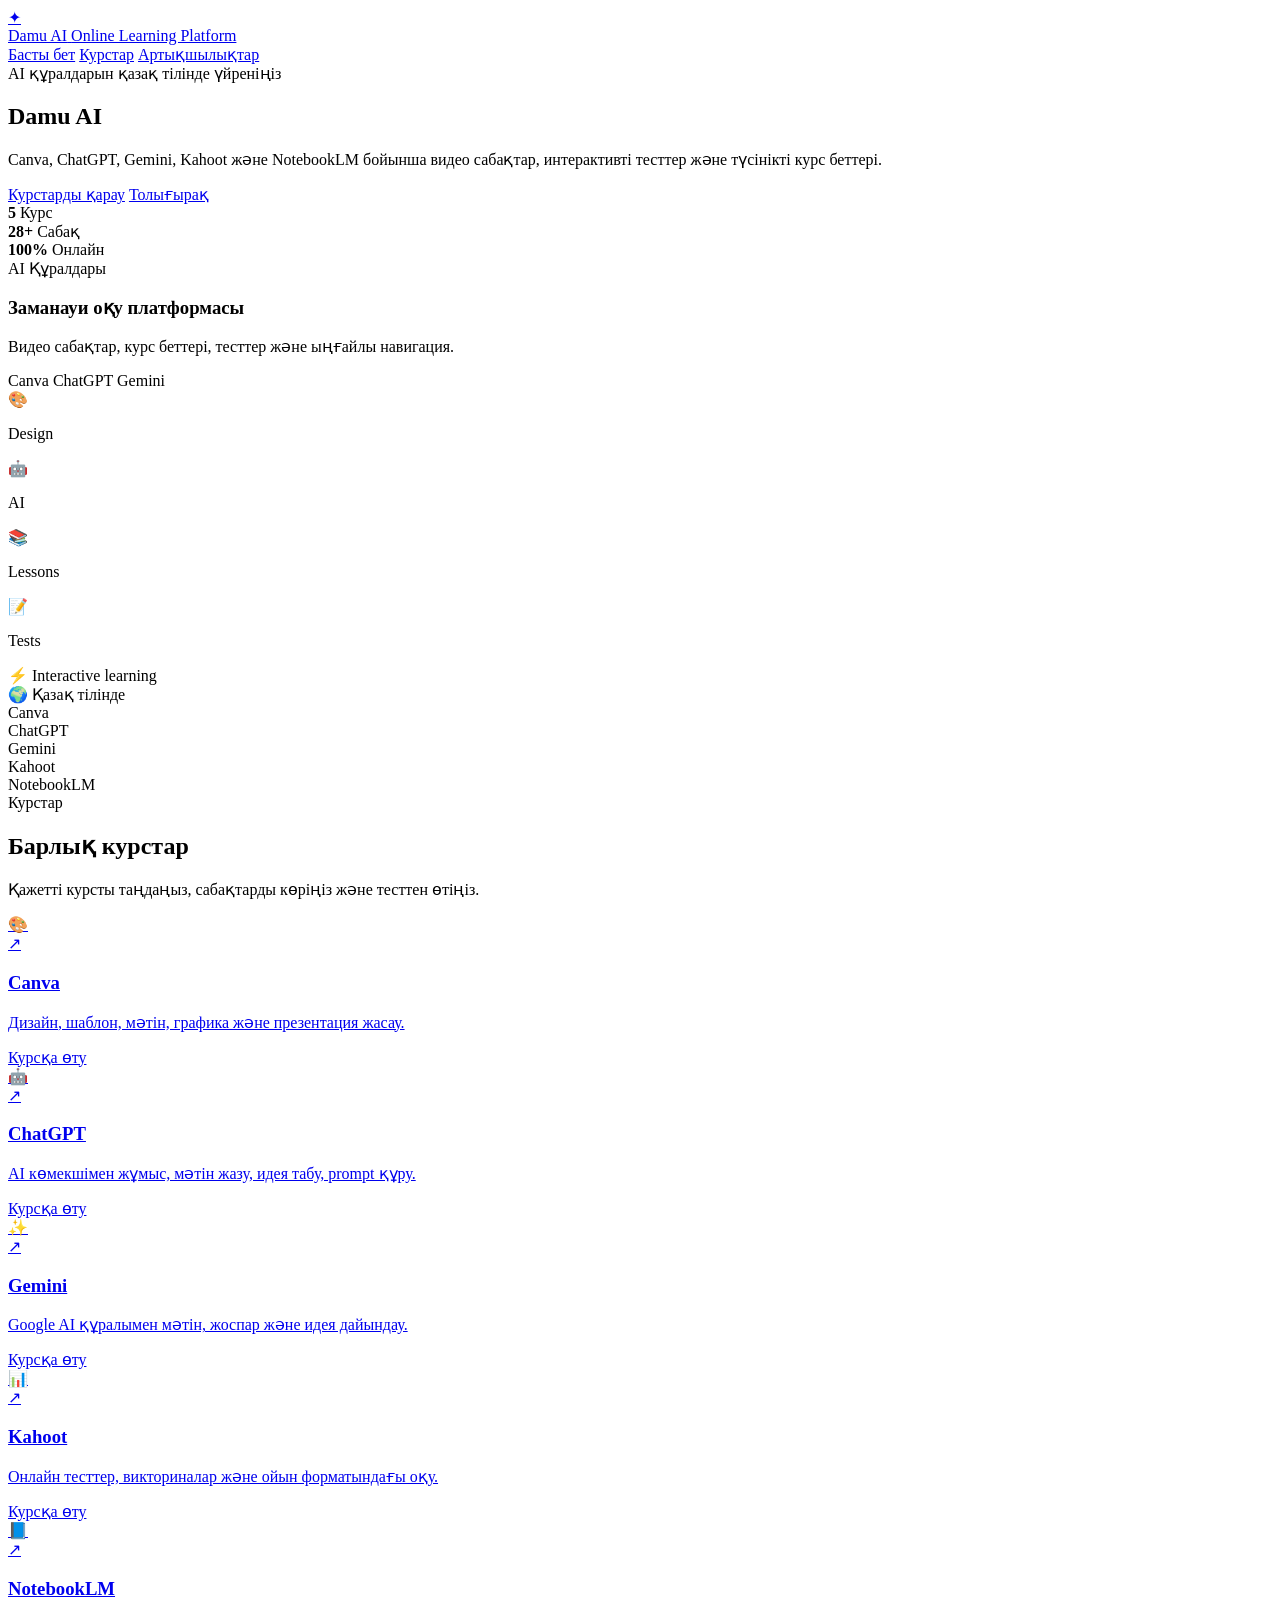
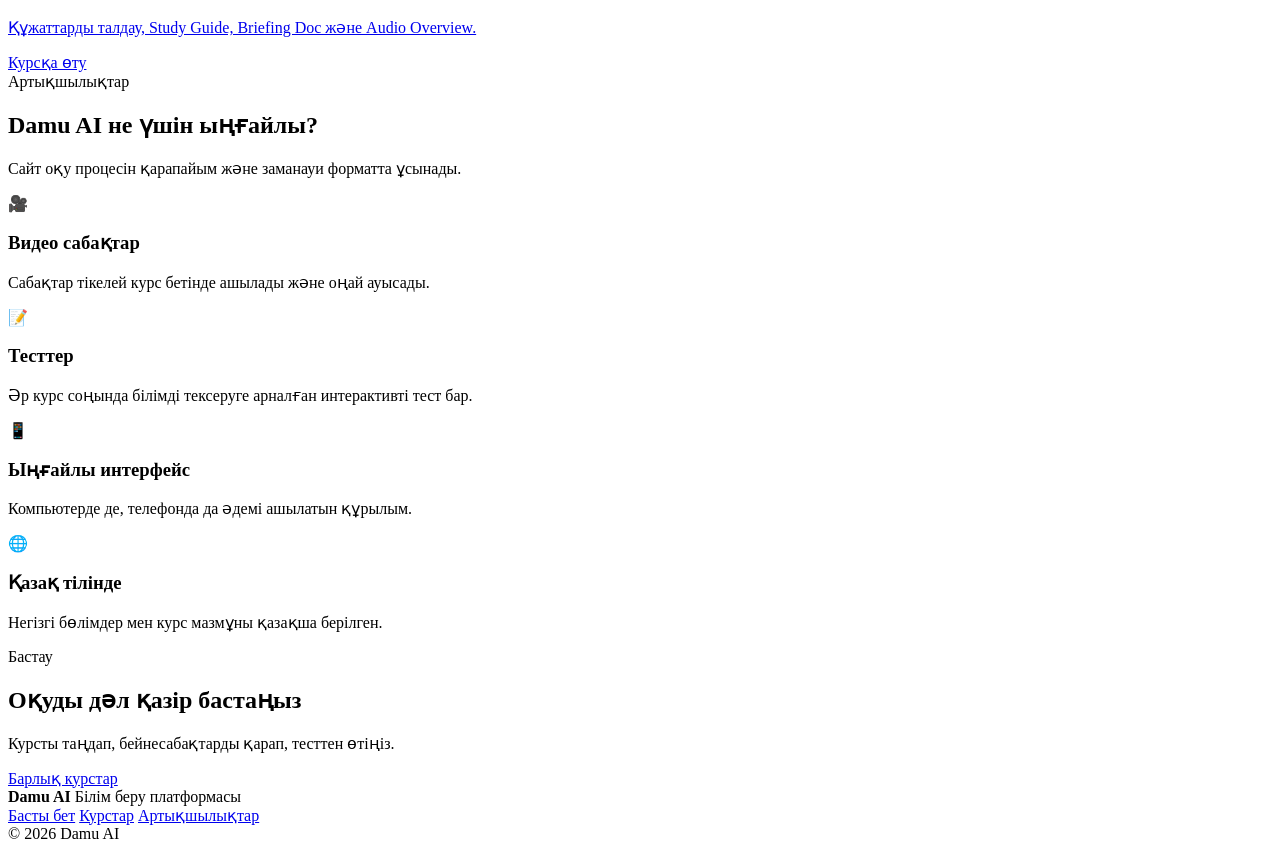
==== index.html @ 3e9ed7db "Create index.html" ====
<!DOCTYPE html>
<html lang="kk">
<head>
  <meta charset="UTF-8" />
  <meta name="viewport" content="width=device-width, initial-scale=1.0" />
  <title>Damu AI</title>
  <meta name="description" content="Damu AI — Canva, ChatGPT, Gemini, Kahoot және NotebookLM бойынша видео курстар." />
  <link rel="stylesheet" href="style.css" />
</head>
<body>
  <div class="bg-orb orb-1"></div>
  <div class="bg-orb orb-2"></div>
  <div class="bg-orb orb-3"></div>
  <div class="grid-overlay"></div>

  <header class="site-header">
    <div class="container header-inner">
      <a href="index.html" class="brand">
        <div class="brand-icon">✦</div>
        <div class="brand-text">
          <span class="brand-title">Damu AI</span>
          <span class="brand-subtitle">Online Learning Platform</span>
        </div>
      </a>

      <nav class="main-nav">
        <a href="index.html">Басты бет</a>
        <a href="#courses">Курстар</a>
        <a href="#features">Артықшылықтар</a>
      </nav>
    </div>
  </header>

  <main>
    <section class="hero-section">
      <div class="container hero-layout">
        <div class="hero-left">
          <div class="pill">AI құралдарын қазақ тілінде үйреніңіз</div>

          <h1 class="hero-title">
            Damu AI
          </h1>

          <p class="hero-description">
            Canva, ChatGPT, Gemini, Kahoot және NotebookLM бойынша
            видео сабақтар, интерактивті тесттер және түсінікті курс беттері.
          </p>

          <div class="hero-buttons">
            <a href="#courses" class="btn btn-primary">Курстарды қарау</a>
            <a href="#features" class="btn btn-secondary">Толығырақ</a>
          </div>

          <div class="hero-stats">
            <div class="stat-box">
              <strong>5</strong>
              <span>Курс</span>
            </div>
            <div class="stat-box">
              <strong>28+</strong>
              <span>Сабақ</span>
            </div>
            <div class="stat-box">
              <strong>100%</strong>
              <span>Онлайн</span>
            </div>
          </div>
        </div>

        <div class="hero-right">
          <div class="glass-card hero-dashboard">
            <div class="window-top">
              <span></span><span></span><span></span>
            </div>

            <div class="dashboard-grid">
              <div class="dashboard-main">
                <div class="mini-pill">AI Құралдары</div>
                <h3>Заманауи оқу платформасы</h3>
                <p>
                  Видео сабақтар, курс беттері, тесттер және ыңғайлы навигация.
                </p>

                <div class="tag-row">
                  <span>Canva</span>
                  <span>ChatGPT</span>
                  <span>Gemini</span>
                </div>
              </div>

              <div class="dashboard-side">
                <div class="small-card">
                  <span>🎨</span>
                  <p>Design</p>
                </div>
                <div class="small-card">
                  <span>🤖</span>
                  <p>AI</p>
                </div>
                <div class="small-card">
                  <span>📚</span>
                  <p>Lessons</p>
                </div>
                <div class="small-card">
                  <span>📝</span>
                  <p>Tests</p>
                </div>
              </div>
            </div>
          </div>

          <div class="float-note note-left">⚡ Interactive learning</div>
          <div class="float-note note-right">🌍 Қазақ тілінде</div>
        </div>
      </div>
    </section>

    <section class="tools-strip">
      <div class="container">
        <div class="strip-grid">
          <div>Canva</div>
          <div>ChatGPT</div>
          <div>Gemini</div>
          <div>Kahoot</div>
          <div>NotebookLM</div>
        </div>
      </div>
    </section>

    <section class="section-space" id="courses">
      <div class="container">
        <div class="section-heading">
          <div class="pill">Курстар</div>
          <h2>Барлық курстар</h2>
          <p>Қажетті курсты таңдаңыз, сабақтарды көріңіз және тесттен өтіңіз.</p>
        </div>

        <div class="course-grid">
          <a href="course.html?course=canva" class="course-card">
            <div class="course-top">
              <div class="course-icon canva">🎨</div>
              <div class="course-arrow">↗</div>
            </div>
            <h3>Canva</h3>
            <p>Дизайн, шаблон, мәтін, графика және презентация жасау.</p>
            <span class="course-badge">Курсқа өту</span>
          </a>

          <a href="course.html?course=chatgpt" class="course-card">
            <div class="course-top">
              <div class="course-icon chatgpt">🤖</div>
              <div class="course-arrow">↗</div>
            </div>
            <h3>ChatGPT</h3>
            <p>AI көмекшімен жұмыс, мәтін жазу, идея табу, prompt құру.</p>
            <span class="course-badge">Курсқа өту</span>
          </a>

          <a href="course.html?course=gemini" class="course-card">
            <div class="course-top">
              <div class="course-icon gemini">✨</div>
              <div class="course-arrow">↗</div>
            </div>
            <h3>Gemini</h3>
            <p>Google AI құралымен мәтін, жоспар және идея дайындау.</p>
            <span class="course-badge">Курсқа өту</span>
          </a>

          <a href="course.html?course=kahoot" class="course-card">
            <div class="course-top">
              <div class="course-icon kahoot">📊</div>
              <div class="course-arrow">↗</div>
            </div>
            <h3>Kahoot</h3>
            <p>Онлайн тесттер, викториналар және ойын форматындағы оқу.</p>
            <span class="course-badge">Курсқа өту</span>
          </a>

          <a href="course.html?course=notebooklm" class="course-card">
            <div class="course-top">
              <div class="course-icon notebook">📘</div>
              <div class="course-arrow">↗</div>
            </div>
            <h3>NotebookLM</h3>
            <p>Құжаттарды талдау, Study Guide, Briefing Doc және Audio Overview.</p>
            <span class="course-badge">Курсқа өту</span>
          </a>
        </div>
      </div>
    </section>

    <section class="section-space" id="features">
      <div class="container">
        <div class="section-heading">
          <div class="pill">Артықшылықтар</div>
          <h2>Damu AI не үшін ыңғайлы?</h2>
          <p>Сайт оқу процесін қарапайым және заманауи форматта ұсынады.</p>
        </div>

        <div class="feature-grid">
          <div class="feature-card">
            <div class="feature-icon">🎥</div>
            <h3>Видео сабақтар</h3>
            <p>Сабақтар тікелей курс бетінде ашылады және оңай ауысады.</p>
          </div>

          <div class="feature-card">
            <div class="feature-icon">📝</div>
            <h3>Тесттер</h3>
            <p>Әр курс соңында білімді тексеруге арналған интерактивті тест бар.</p>
          </div>

          <div class="feature-card">
            <div class="feature-icon">📱</div>
            <h3>Ыңғайлы интерфейс</h3>
            <p>Компьютерде де, телефонда да әдемі ашылатын құрылым.</p>
          </div>

          <div class="feature-card">
            <div class="feature-icon">🌐</div>
            <h3>Қазақ тілінде</h3>
            <p>Негізгі бөлімдер мен курс мазмұны қазақша берілген.</p>
          </div>
        </div>
      </div>
    </section>

    <section class="section-space">
      <div class="container">
        <div class="cta-panel">
          <div>
            <div class="pill">Бастау</div>
            <h2>Оқуды дәл қазір бастаңыз</h2>
            <p>Курсты таңдап, бейнесабақтарды қарап, тесттен өтіңіз.</p>
          </div>
          <a href="#courses" class="btn btn-primary">Барлық курстар</a>
        </div>
      </div>
    </section>
  </main>

  <footer class="site-footer">
    <div class="container footer-inner">
      <div class="footer-brand">
        <strong>Damu AI</strong>
        <span>Білім беру платформасы</span>
      </div>

      <div class="footer-links">
        <a href="index.html">Басты бет</a>
        <a href="#courses">Курстар</a>
        <a href="#features">Артықшылықтар</a>
      </div>

      <div class="footer-copy">© 2026 Damu AI</div>
    </div>
  </footer>
</body>
</html>
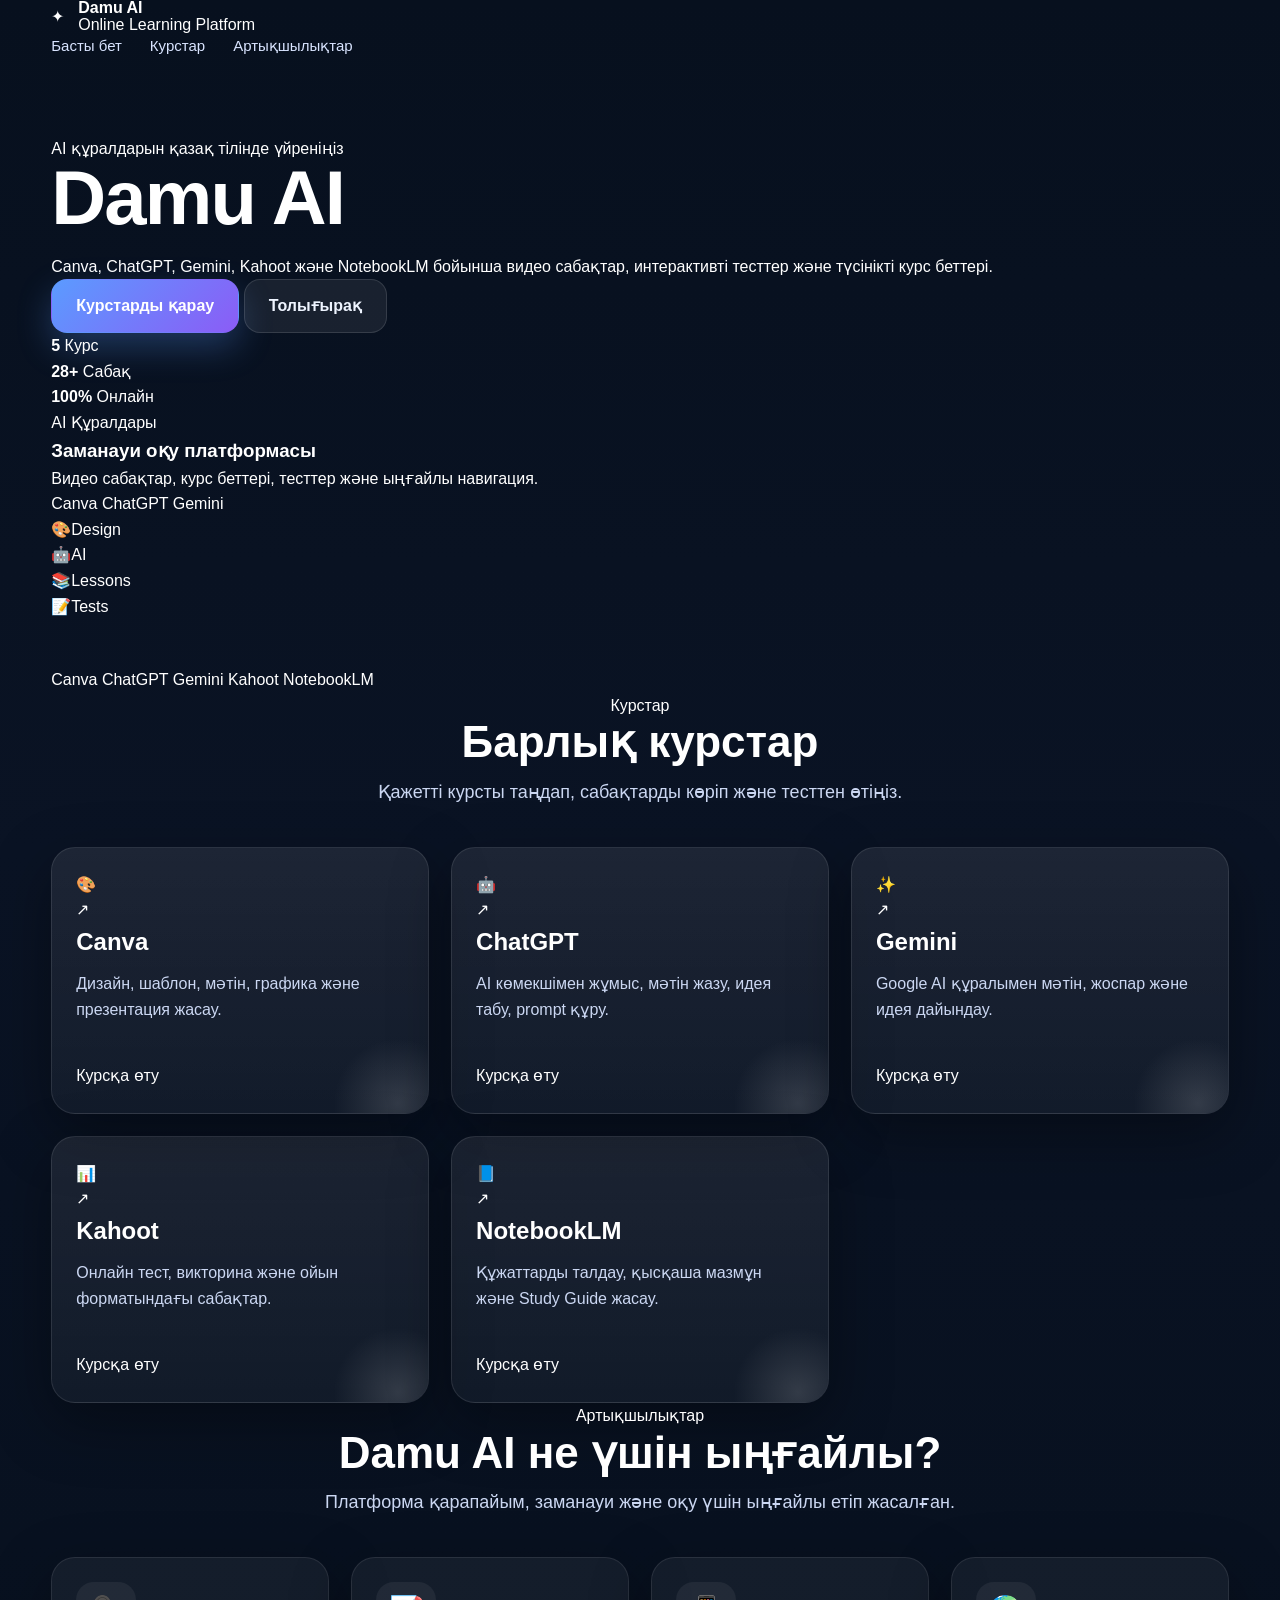
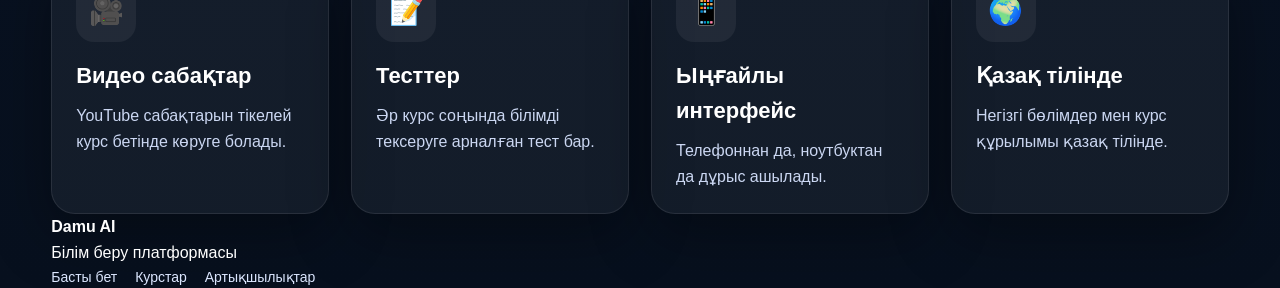
==== commit 009b6a64: "Update index.html" ====
--- a/index.html
+++ b/index.html
@@ -4,256 +4,203 @@
   <meta charset="UTF-8" />
   <meta name="viewport" content="width=device-width, initial-scale=1.0" />
   <title>Damu AI</title>
-  <meta name="description" content="Damu AI — Canva, ChatGPT, Gemini, Kahoot және NotebookLM бойынша видео курстар." />
   <link rel="stylesheet" href="style.css" />
 </head>
 <body>
-  <div class="bg-orb orb-1"></div>
-  <div class="bg-orb orb-2"></div>
-  <div class="bg-orb orb-3"></div>
-  <div class="grid-overlay"></div>
-
-  <header class="site-header">
+
+  <header class="header">
     <div class="container header-inner">
-      <a href="index.html" class="brand">
-        <div class="brand-icon">✦</div>
-        <div class="brand-text">
-          <span class="brand-title">Damu AI</span>
-          <span class="brand-subtitle">Online Learning Platform</span>
+      <a href="index.html" class="logo">
+        <div class="logo-box">✦</div>
+        <div class="logo-text">
+          <strong>Damu AI</strong>
+          <span>Online Learning Platform</span>
         </div>
       </a>
 
-      <nav class="main-nav">
-        <a href="index.html">Басты бет</a>
+      <nav class="nav">
+        <a href="#hero">Басты бет</a>
         <a href="#courses">Курстар</a>
         <a href="#features">Артықшылықтар</a>
       </nav>
     </div>
   </header>
 
-  <main>
-    <section class="hero-section">
-      <div class="container hero-layout">
-        <div class="hero-left">
-          <div class="pill">AI құралдарын қазақ тілінде үйреніңіз</div>
-
-          <h1 class="hero-title">
-            Damu AI
-          </h1>
-
-          <p class="hero-description">
-            Canva, ChatGPT, Gemini, Kahoot және NotebookLM бойынша
-            видео сабақтар, интерактивті тесттер және түсінікті курс беттері.
-          </p>
-
-          <div class="hero-buttons">
-            <a href="#courses" class="btn btn-primary">Курстарды қарау</a>
-            <a href="#features" class="btn btn-secondary">Толығырақ</a>
-          </div>
-
-          <div class="hero-stats">
-            <div class="stat-box">
-              <strong>5</strong>
-              <span>Курс</span>
-            </div>
-            <div class="stat-box">
-              <strong>28+</strong>
-              <span>Сабақ</span>
-            </div>
-            <div class="stat-box">
-              <strong>100%</strong>
-              <span>Онлайн</span>
-            </div>
-          </div>
-        </div>
-
-        <div class="hero-right">
-          <div class="glass-card hero-dashboard">
-            <div class="window-top">
-              <span></span><span></span><span></span>
-            </div>
-
-            <div class="dashboard-grid">
-              <div class="dashboard-main">
-                <div class="mini-pill">AI Құралдары</div>
-                <h3>Заманауи оқу платформасы</h3>
-                <p>
-                  Видео сабақтар, курс беттері, тесттер және ыңғайлы навигация.
-                </p>
-
-                <div class="tag-row">
-                  <span>Canva</span>
-                  <span>ChatGPT</span>
-                  <span>Gemini</span>
-                </div>
-              </div>
-
-              <div class="dashboard-side">
-                <div class="small-card">
-                  <span>🎨</span>
-                  <p>Design</p>
-                </div>
-                <div class="small-card">
-                  <span>🤖</span>
-                  <p>AI</p>
-                </div>
-                <div class="small-card">
-                  <span>📚</span>
-                  <p>Lessons</p>
-                </div>
-                <div class="small-card">
-                  <span>📝</span>
-                  <p>Tests</p>
-                </div>
-              </div>
-            </div>
-          </div>
-
-          <div class="float-note note-left">⚡ Interactive learning</div>
-          <div class="float-note note-right">🌍 Қазақ тілінде</div>
-        </div>
-      </div>
-    </section>
-
-    <section class="tools-strip">
-      <div class="container">
-        <div class="strip-grid">
-          <div>Canva</div>
-          <div>ChatGPT</div>
-          <div>Gemini</div>
-          <div>Kahoot</div>
-          <div>NotebookLM</div>
-        </div>
-      </div>
-    </section>
-
-    <section class="section-space" id="courses">
-      <div class="container">
-        <div class="section-heading">
-          <div class="pill">Курстар</div>
-          <h2>Барлық курстар</h2>
-          <p>Қажетті курсты таңдаңыз, сабақтарды көріңіз және тесттен өтіңіз.</p>
-        </div>
-
-        <div class="course-grid">
-          <a href="course.html?course=canva" class="course-card">
-            <div class="course-top">
-              <div class="course-icon canva">🎨</div>
-              <div class="course-arrow">↗</div>
-            </div>
-            <h3>Canva</h3>
-            <p>Дизайн, шаблон, мәтін, графика және презентация жасау.</p>
-            <span class="course-badge">Курсқа өту</span>
-          </a>
-
-          <a href="course.html?course=chatgpt" class="course-card">
-            <div class="course-top">
-              <div class="course-icon chatgpt">🤖</div>
-              <div class="course-arrow">↗</div>
-            </div>
-            <h3>ChatGPT</h3>
-            <p>AI көмекшімен жұмыс, мәтін жазу, идея табу, prompt құру.</p>
-            <span class="course-badge">Курсқа өту</span>
-          </a>
-
-          <a href="course.html?course=gemini" class="course-card">
-            <div class="course-top">
-              <div class="course-icon gemini">✨</div>
-              <div class="course-arrow">↗</div>
-            </div>
-            <h3>Gemini</h3>
-            <p>Google AI құралымен мәтін, жоспар және идея дайындау.</p>
-            <span class="course-badge">Курсқа өту</span>
-          </a>
-
-          <a href="course.html?course=kahoot" class="course-card">
-            <div class="course-top">
-              <div class="course-icon kahoot">📊</div>
-              <div class="course-arrow">↗</div>
-            </div>
-            <h3>Kahoot</h3>
-            <p>Онлайн тесттер, викториналар және ойын форматындағы оқу.</p>
-            <span class="course-badge">Курсқа өту</span>
-          </a>
-
-          <a href="course.html?course=notebooklm" class="course-card">
-            <div class="course-top">
-              <div class="course-icon notebook">📘</div>
-              <div class="course-arrow">↗</div>
-            </div>
-            <h3>NotebookLM</h3>
-            <p>Құжаттарды талдау, Study Guide, Briefing Doc және Audio Overview.</p>
-            <span class="course-badge">Курсқа өту</span>
-          </a>
-        </div>
-      </div>
-    </section>
-
-    <section class="section-space" id="features">
-      <div class="container">
-        <div class="section-heading">
-          <div class="pill">Артықшылықтар</div>
-          <h2>Damu AI не үшін ыңғайлы?</h2>
-          <p>Сайт оқу процесін қарапайым және заманауи форматта ұсынады.</p>
-        </div>
-
-        <div class="feature-grid">
-          <div class="feature-card">
-            <div class="feature-icon">🎥</div>
-            <h3>Видео сабақтар</h3>
-            <p>Сабақтар тікелей курс бетінде ашылады және оңай ауысады.</p>
-          </div>
-
-          <div class="feature-card">
-            <div class="feature-icon">📝</div>
-            <h3>Тесттер</h3>
-            <p>Әр курс соңында білімді тексеруге арналған интерактивті тест бар.</p>
-          </div>
-
-          <div class="feature-card">
-            <div class="feature-icon">📱</div>
-            <h3>Ыңғайлы интерфейс</h3>
-            <p>Компьютерде де, телефонда да әдемі ашылатын құрылым.</p>
-          </div>
-
-          <div class="feature-card">
-            <div class="feature-icon">🌐</div>
-            <h3>Қазақ тілінде</h3>
-            <p>Негізгі бөлімдер мен курс мазмұны қазақша берілген.</p>
-          </div>
-        </div>
-      </div>
-    </section>
-
-    <section class="section-space">
-      <div class="container">
-        <div class="cta-panel">
-          <div>
-            <div class="pill">Бастау</div>
-            <h2>Оқуды дәл қазір бастаңыз</h2>
-            <p>Курсты таңдап, бейнесабақтарды қарап, тесттен өтіңіз.</p>
-          </div>
-          <a href="#courses" class="btn btn-primary">Барлық курстар</a>
-        </div>
-      </div>
-    </section>
-  </main>
-
-  <footer class="site-footer">
+  <section class="hero" id="hero">
+    <div class="container hero-grid">
+      <div class="hero-left">
+        <div class="badge">AI құралдарын қазақ тілінде үйреніңіз</div>
+        <h1>Damu AI</h1>
+        <p>
+          Canva, ChatGPT, Gemini, Kahoot және NotebookLM бойынша
+          видео сабақтар, интерактивті тесттер және түсінікті курс беттері.
+        </p>
+
+        <div class="hero-buttons">
+          <a href="#courses" class="btn btn-primary">Курстарды қарау</a>
+          <a href="#features" class="btn btn-secondary">Толығырақ</a>
+        </div>
+
+        <div class="stats">
+          <div class="stat">
+            <strong>5</strong>
+            <span>Курс</span>
+          </div>
+          <div class="stat">
+            <strong>28+</strong>
+            <span>Сабақ</span>
+          </div>
+          <div class="stat">
+            <strong>100%</strong>
+            <span>Онлайн</span>
+          </div>
+        </div>
+      </div>
+
+      <div class="hero-right">
+        <div class="glass-card main-card">
+          <div class="mini-badge">AI Құралдары</div>
+          <h3>Заманауи оқу платформасы</h3>
+          <p>Видео сабақтар, курс беттері, тесттер және ыңғайлы навигация.</p>
+
+          <div class="tag-list">
+            <span>Canva</span>
+            <span>ChatGPT</span>
+            <span>Gemini</span>
+          </div>
+
+          <div class="mini-grid">
+            <div class="mini-item">🎨<span>Design</span></div>
+            <div class="mini-item">🤖<span>AI</span></div>
+            <div class="mini-item">📚<span>Lessons</span></div>
+            <div class="mini-item">📝<span>Tests</span></div>
+          </div>
+        </div>
+      </div>
+    </div>
+  </section>
+
+  <section class="strip">
+    <div class="container strip-inner">
+      <span>Canva</span>
+      <span>ChatGPT</span>
+      <span>Gemini</span>
+      <span>Kahoot</span>
+      <span>NotebookLM</span>
+    </div>
+  </section>
+
+  <section class="courses" id="courses">
+    <div class="container">
+      <div class="section-head">
+        <div class="badge">Курстар</div>
+        <h2>Барлық курстар</h2>
+        <p>Қажетті курсты таңдап, сабақтарды көріп және тесттен өтіңіз.</p>
+      </div>
+
+      <div class="course-grid">
+        <a href="canva.html" class="course-card">
+          <div class="course-top">
+            <div class="icon canva">🎨</div>
+            <div class="arrow">↗</div>
+          </div>
+          <h3>Canva</h3>
+          <p>Дизайн, шаблон, мәтін, графика және презентация жасау.</p>
+          <span class="card-link">Курсқа өту</span>
+        </a>
+
+        <a href="chatgpt.html" class="course-card">
+          <div class="course-top">
+            <div class="icon chatgpt">🤖</div>
+            <div class="arrow">↗</div>
+          </div>
+          <h3>ChatGPT</h3>
+          <p>AI көмекшімен жұмыс, мәтін жазу, идея табу, prompt құру.</p>
+          <span class="card-link">Курсқа өту</span>
+        </a>
+
+        <a href="gemini.html" class="course-card">
+          <div class="course-top">
+            <div class="icon gemini">✨</div>
+            <div class="arrow">↗</div>
+          </div>
+          <h3>Gemini</h3>
+          <p>Google AI құралымен мәтін, жоспар және идея дайындау.</p>
+          <span class="card-link">Курсқа өту</span>
+        </a>
+
+        <a href="kahoot.html" class="course-card">
+          <div class="course-top">
+            <div class="icon kahoot">📊</div>
+            <div class="arrow">↗</div>
+          </div>
+          <h3>Kahoot</h3>
+          <p>Онлайн тест, викторина және ойын форматындағы сабақтар.</p>
+          <span class="card-link">Курсқа өту</span>
+        </a>
+
+        <a href="notebooklm.html" class="course-card">
+          <div class="course-top">
+            <div class="icon notebook">📘</div>
+            <div class="arrow">↗</div>
+          </div>
+          <h3>NotebookLM</h3>
+          <p>Құжаттарды талдау, қысқаша мазмұн және Study Guide жасау.</p>
+          <span class="card-link">Курсқа өту</span>
+        </a>
+      </div>
+    </div>
+  </section>
+
+  <section class="features" id="features">
+    <div class="container">
+      <div class="section-head">
+        <div class="badge">Артықшылықтар</div>
+        <h2>Damu AI не үшін ыңғайлы?</h2>
+        <p>Платформа қарапайым, заманауи және оқу үшін ыңғайлы етіп жасалған.</p>
+      </div>
+
+      <div class="feature-grid">
+        <div class="feature-card">
+          <div class="feature-icon">🎥</div>
+          <h3>Видео сабақтар</h3>
+          <p>YouTube сабақтарын тікелей курс бетінде көруге болады.</p>
+        </div>
+
+        <div class="feature-card">
+          <div class="feature-icon">📝</div>
+          <h3>Тесттер</h3>
+          <p>Әр курс соңында білімді тексеруге арналған тест бар.</p>
+        </div>
+
+        <div class="feature-card">
+          <div class="feature-icon">📱</div>
+          <h3>Ыңғайлы интерфейс</h3>
+          <p>Телефоннан да, ноутбуктан да дұрыс ашылады.</p>
+        </div>
+
+        <div class="feature-card">
+          <div class="feature-icon">🌍</div>
+          <h3>Қазақ тілінде</h3>
+          <p>Негізгі бөлімдер мен курс құрылымы қазақ тілінде.</p>
+        </div>
+      </div>
+    </div>
+  </section>
+
+  <footer class="footer">
     <div class="container footer-inner">
-      <div class="footer-brand">
+      <div>
         <strong>Damu AI</strong>
-        <span>Білім беру платформасы</span>
-      </div>
-
+        <p>Білім беру платформасы</p>
+      </div>
       <div class="footer-links">
-        <a href="index.html">Басты бет</a>
+        <a href="#hero">Басты бет</a>
         <a href="#courses">Курстар</a>
         <a href="#features">Артықшылықтар</a>
       </div>
-
-      <div class="footer-copy">© 2026 Damu AI</div>
     </div>
   </footer>
+
 </body>
 </html>
--- a/style.css
+++ b/style.css
@@ -0,0 +1,729 @@
+* {
+  margin: 0;
+  padding: 0;
+  box-sizing: border-box;
+}
+
+:root {
+  --bg: #07101e;
+  --bg-2: #0b1528;
+  --panel: rgba(255, 255, 255, 0.06);
+  --panel-2: rgba(255, 255, 255, 0.08);
+  --border: rgba(255, 255, 255, 0.12);
+  --text: #ffffff;
+  --muted: #cbd7f2;
+  --muted-2: #9fb0d4;
+  --primary: #6ea8ff;
+  --primary-2: #8b5cf6;
+  --shadow: 0 20px 60px rgba(0, 0, 0, 0.35);
+  --radius-xl: 30px;
+  --radius-lg: 22px;
+  --radius-md: 16px;
+}
+
+html {
+  scroll-behavior: smooth;
+}
+
+body {
+  font-family: Arial, sans-serif;
+  background: linear-gradient(180deg, #07101e 0%, #0a1324 45%, #07101e 100%);
+  color: var(--text);
+  line-height: 1.6;
+  overflow-x: hidden;
+  position: relative;
+}
+
+a {
+  text-decoration: none;
+  color: inherit;
+}
+
+.container {
+  width: min(1180px, 92%);
+  margin: 0 auto;
+  position: relative;
+  z-index: 2;
+}
+
+.bg-grid {
+  position: fixed;
+  inset: 0;
+  background-image:
+    linear-gradient(rgba(255,255,255,0.03) 1px, transparent 1px),
+    linear-gradient(90deg, rgba(255,255,255,0.03) 1px, transparent 1px);
+  background-size: 42px 42px;
+  mask-image: linear-gradient(to bottom, rgba(0,0,0,0.45), transparent 85%);
+  pointer-events: none;
+  z-index: 0;
+}
+
+.bg-glow {
+  position: fixed;
+  border-radius: 999px;
+  filter: blur(110px);
+  opacity: 0.35;
+  pointer-events: none;
+  z-index: 0;
+}
+
+.glow-1 {
+  width: 420px;
+  height: 420px;
+  background: #357bff;
+  top: -120px;
+  left: -100px;
+}
+
+.glow-2 {
+  width: 380px;
+  height: 380px;
+  background: #8b5cf6;
+  top: 40px;
+  right: -100px;
+}
+
+.site-header {
+  position: sticky;
+  top: 0;
+  z-index: 50;
+  backdrop-filter: blur(18px);
+  background: rgba(7, 16, 30, 0.72);
+  border-bottom: 1px solid rgba(255,255,255,0.06);
+}
+
+.header-wrap {
+  min-height: 82px;
+  display: flex;
+  align-items: center;
+  justify-content: space-between;
+  gap: 24px;
+}
+
+.logo {
+  display: flex;
+  align-items: center;
+  gap: 14px;
+}
+
+.logo-icon {
+  width: 48px;
+  height: 48px;
+  border-radius: 16px;
+  display: flex;
+  align-items: center;
+  justify-content: center;
+  background: linear-gradient(135deg, #5b9bff, #8b5cf6);
+  box-shadow: 0 12px 30px rgba(91, 155, 255, 0.28);
+  font-size: 22px;
+  font-weight: 700;
+}
+
+.logo-text {
+  display: flex;
+  flex-direction: column;
+  line-height: 1.05;
+}
+
+.logo-title {
+  font-size: 22px;
+  font-weight: 700;
+}
+
+.logo-subtitle {
+  font-size: 12px;
+  color: var(--muted-2);
+}
+
+.nav {
+  display: flex;
+  align-items: center;
+  gap: 28px;
+}
+
+.nav a {
+  color: #d9e4ff;
+  font-size: 15px;
+  transition: 0.25s ease;
+}
+
+.nav a:hover {
+  color: #8fbcff;
+}
+
+.hero {
+  padding: 78px 0 48px;
+  position: relative;
+}
+
+.hero-layout {
+  display: grid;
+  grid-template-columns: 1.02fr 0.98fr;
+  gap: 38px;
+  align-items: center;
+}
+
+.hero-content {
+  max-width: 640px;
+}
+
+.hero-badge,
+.section-badge {
+  display: inline-flex;
+  align-items: center;
+  padding: 9px 16px;
+  border-radius: 999px;
+  background: rgba(255,255,255,0.07);
+  border: 1px solid rgba(255,255,255,0.1);
+  color: #d5e3ff;
+  font-size: 14px;
+  margin-bottom: 18px;
+  box-shadow: inset 0 1px 0 rgba(255,255,255,0.05);
+}
+
+.hero h1 {
+  font-size: 76px;
+  line-height: 0.98;
+  letter-spacing: -1.8px;
+  margin-bottom: 18px;
+}
+
+.hero-text {
+  font-size: 20px;
+  color: var(--muted);
+  max-width: 580px;
+  margin-bottom: 28px;
+}
+
+.hero-actions {
+  display: flex;
+  gap: 16px;
+  flex-wrap: wrap;
+  margin-bottom: 28px;
+}
+
+.btn {
+  display: inline-flex;
+  align-items: center;
+  justify-content: center;
+  min-height: 54px;
+  padding: 0 24px;
+  border-radius: 16px;
+  font-weight: 700;
+  transition: 0.25s ease;
+  border: 1px solid transparent;
+}
+
+.btn-primary {
+  color: #fff;
+  background: linear-gradient(135deg, #5b9bff, #8b5cf6);
+  box-shadow: 0 14px 34px rgba(91, 155, 255, 0.28);
+}
+
+.btn-primary:hover {
+  transform: translateY(-2px);
+}
+
+.btn-secondary {
+  color: #eef4ff;
+  background: rgba(255,255,255,0.07);
+  border-color: rgba(255,255,255,0.12);
+}
+
+.btn-secondary:hover {
+  background: rgba(255,255,255,0.1);
+}
+
+.hero-stats {
+  display: flex;
+  gap: 14px;
+  flex-wrap: wrap;
+}
+
+.stat-card {
+  min-width: 116px;
+  padding: 16px 18px;
+  border-radius: 18px;
+  background: rgba(255,255,255,0.05);
+  border: 1px solid rgba(255,255,255,0.08);
+  box-shadow: var(--shadow);
+}
+
+.stat-card strong {
+  display: block;
+  font-size: 22px;
+  line-height: 1;
+  margin-bottom: 6px;
+}
+
+.stat-card span {
+  font-size: 13px;
+  color: var(--muted-2);
+}
+
+.hero-visual {
+  position: relative;
+  min-height: 520px;
+  display: flex;
+  align-items: center;
+  justify-content: center;
+}
+
+.dashboard-card {
+  width: 100%;
+  max-width: 560px;
+  border-radius: 28px;
+  background: linear-gradient(180deg, rgba(255,255,255,0.11), rgba(255,255,255,0.05));
+  border: 1px solid rgba(255,255,255,0.12);
+  box-shadow: 0 30px 80px rgba(0, 0, 0, 0.35);
+  backdrop-filter: blur(18px);
+  overflow: hidden;
+}
+
+.dashboard-top {
+  min-height: 54px;
+  padding: 0 18px;
+  display: flex;
+  align-items: center;
+  gap: 8px;
+  border-bottom: 1px solid rgba(255,255,255,0.08);
+}
+
+.mini-dot {
+  width: 10px;
+  height: 10px;
+  border-radius: 50%;
+  background: rgba(255,255,255,0.22);
+}
+
+.dashboard-body {
+  display: grid;
+  grid-template-columns: 1fr 220px;
+  gap: 20px;
+  padding: 28px;
+}
+
+.dashboard-left h3 {
+  font-size: 32px;
+  line-height: 1.1;
+  margin: 12px 0 12px;
+}
+
+.dashboard-left p {
+  color: var(--muted);
+  margin-bottom: 18px;
+}
+
+.dashboard-chip {
+  display: inline-flex;
+  padding: 8px 14px;
+  border-radius: 999px;
+  background: rgba(110,168,255,0.16);
+  color: #dceaff;
+  font-size: 13px;
+}
+
+.dashboard-tags {
+  display: flex;
+  gap: 10px;
+  flex-wrap: wrap;
+}
+
+.dashboard-tags span {
+  padding: 9px 12px;
+  border-radius: 12px;
+  background: rgba(255,255,255,0.06);
+  border: 1px solid rgba(255,255,255,0.08);
+  font-size: 13px;
+  color: #dbe7ff;
+}
+
+.dashboard-right {
+  display: grid;
+  grid-template-columns: 1fr 1fr;
+  gap: 12px;
+}
+
+.mini-panel {
+  min-height: 108px;
+  padding: 16px;
+  border-radius: 18px;
+  background: rgba(255,255,255,0.06);
+  border: 1px solid rgba(255,255,255,0.08);
+  display: flex;
+  flex-direction: column;
+  justify-content: space-between;
+}
+
+.mini-panel span {
+  font-size: 28px;
+}
+
+.mini-panel p {
+  font-size: 14px;
+  color: #dbe6ff;
+}
+
+.floating-card {
+  position: absolute;
+  display: flex;
+  align-items: center;
+  gap: 10px;
+  padding: 14px 18px;
+  border-radius: 16px;
+  background: rgba(255,255,255,0.08);
+  border: 1px solid rgba(255,255,255,0.1);
+  backdrop-filter: blur(14px);
+  box-shadow: var(--shadow);
+}
+
+.floating-card span {
+  font-size: 20px;
+}
+
+.floating-card p {
+  font-size: 14px;
+  color: #e4edff;
+}
+
+.floating-a {
+  left: -10px;
+  bottom: 62px;
+}
+
+.floating-b {
+  right: -10px;
+  top: 82px;
+}
+
+.logo-strip {
+  padding: 6px 0 18px;
+}
+
+.strip-box {
+  display: grid;
+  grid-template-columns: repeat(5, 1fr);
+  gap: 14px;
+  padding: 16px;
+  border-radius: 22px;
+  background: rgba(255,255,255,0.04);
+  border: 1px solid rgba(255,255,255,0.08);
+}
+
+.strip-box span {
+  min-height: 58px;
+  border-radius: 16px;
+  display: flex;
+  align-items: center;
+  justify-content: center;
+  color: #dce7ff;
+  font-weight: 700;
+  background: rgba(255,255,255,0.04);
+}
+
+.courses-section,
+.feature-section,
+.cta-section {
+  padding: 84px 0;
+}
+
+.section-head {
+  text-align: center;
+  max-width: 760px;
+  margin: 0 auto 40px;
+}
+
+.section-head h2 {
+  font-size: 44px;
+  line-height: 1.08;
+  margin-bottom: 12px;
+}
+
+.section-head p {
+  color: var(--muted);
+  font-size: 18px;
+}
+
+.course-grid {
+  display: grid;
+  grid-template-columns: repeat(3, 1fr);
+  gap: 22px;
+}
+
+.course-card {
+  padding: 24px;
+  border-radius: 24px;
+  background: linear-gradient(180deg, rgba(255,255,255,0.08), rgba(255,255,255,0.04));
+  border: 1px solid rgba(255,255,255,0.1);
+  box-shadow: var(--shadow);
+  transition: 0.28s ease;
+  position: relative;
+  overflow: hidden;
+}
+
+.course-card::after {
+  content: "";
+  position: absolute;
+  inset: auto -40px -60px auto;
+  width: 140px;
+  height: 140px;
+  border-radius: 999px;
+  background: radial-gradient(circle, rgba(255,255,255,0.14), transparent 65%);
+  pointer-events: none;
+}
+
+.course-card:hover {
+  transform: translateY(-6px);
+  border-color: rgba(110,168,255,0.34);
+}
+
+.course-card-top {
+  display: flex;
+  align-items: center;
+  justify-content: space-between;
+  margin-bottom: 18px;
+}
+
+.course-icon {
+  width: 60px;
+  height: 60px;
+  border-radius: 18px;
+  display: flex;
+  align-items: center;
+  justify-content: center;
+  font-size: 28px;
+}
+
+.icon-canva {
+  background: rgba(0, 197, 255, 0.14);
+}
+
+.icon-chatgpt {
+  background: rgba(52, 211, 153, 0.14);
+}
+
+.icon-gemini {
+  background: rgba(168, 85, 247, 0.14);
+}
+
+.icon-kahoot {
+  background: rgba(244, 114, 182, 0.14);
+}
+
+.icon-notebook {
+  background: rgba(250, 204, 21, 0.14);
+}
+
+.course-arrow {
+  width: 40px;
+  height: 40px;
+  border-radius: 12px;
+  display: flex;
+  align-items: center;
+  justify-content: center;
+  background: rgba(255,255,255,0.06);
+  color: #dce8ff;
+  font-size: 18px;
+}
+
+.course-card h3 {
+  font-size: 24px;
+  margin-bottom: 10px;
+}
+
+.course-card p {
+  color: var(--muted);
+  min-height: 74px;
+  margin-bottom: 18px;
+}
+
+.course-link {
+  display: inline-flex;
+  align-items: center;
+  min-height: 40px;
+  padding: 0 14px;
+  border-radius: 12px;
+  background: rgba(110,168,255,0.14);
+  color: #deebff;
+  font-weight: 700;
+  font-size: 14px;
+}
+
+.feature-grid {
+  display: grid;
+  grid-template-columns: repeat(4, 1fr);
+  gap: 22px;
+}
+
+.feature-card {
+  padding: 24px;
+  border-radius: 24px;
+  background: rgba(255,255,255,0.05);
+  border: 1px solid rgba(255,255,255,0.09);
+  box-shadow: var(--shadow);
+}
+
+.feature-icon {
+  width: 60px;
+  height: 60px;
+  border-radius: 18px;
+  display: flex;
+  align-items: center;
+  justify-content: center;
+  margin-bottom: 16px;
+  font-size: 28px;
+  background: rgba(255,255,255,0.06);
+}
+
+.feature-card h3 {
+  font-size: 22px;
+  margin-bottom: 10px;
+}
+
+.feature-card p {
+  color: var(--muted);
+}
+
+.cta-box {
+  min-height: 220px;
+  padding: 34px;
+  border-radius: 28px;
+  background: linear-gradient(135deg, rgba(91,155,255,0.18), rgba(139,92,246,0.16)), rgba(255,255,255,0.05);
+  border: 1px solid rgba(255,255,255,0.12);
+  box-shadow: var(--shadow);
+  display: flex;
+  align-items: center;
+  justify-content: space-between;
+  gap: 24px;
+}
+
+.cta-box h2 {
+  font-size: 40px;
+  margin-bottom: 10px;
+}
+
+.cta-box p {
+  color: var(--muted);
+  font-size: 18px;
+}
+
+.site-footer {
+  padding: 28px 0;
+  border-top: 1px solid rgba(255,255,255,0.08);
+  background: rgba(0,0,0,0.16);
+}
+
+.footer-wrap {
+  display: grid;
+  grid-template-columns: 1fr auto auto;
+  gap: 20px;
+  align-items: center;
+}
+
+.footer-brand {
+  display: flex;
+  flex-direction: column;
+  gap: 4px;
+}
+
+.footer-brand strong {
+  font-size: 18px;
+}
+
+.footer-brand span,
+.footer-copy {
+  color: var(--muted-2);
+  font-size: 14px;
+}
+
+.footer-links {
+  display: flex;
+  gap: 18px;
+  flex-wrap: wrap;
+}
+
+.footer-links a {
+  color: #dce7ff;
+  font-size: 14px;
+}
+
+@media (max-width: 1100px) {
+  .hero-layout {
+    grid-template-columns: 1fr;
+  }
+
+  .hero-content {
+    max-width: 100%;
+  }
+
+  .hero-visual {
+    min-height: auto;
+  }
+
+  .course-grid {
+    grid-template-columns: repeat(2, 1fr);
+  }
+
+  .feature-grid {
+    grid-template-columns: repeat(2, 1fr);
+  }
+
+  .strip-box {
+    grid-template-columns: repeat(3, 1fr);
+  }
+}
+
+@media (max-width: 760px) {
+  .header-wrap {
+    min-height: auto;
+    padding: 16px 0;
+    flex-direction: column;
+    align-items: flex-start;
+  }
+
+  .nav {
+    flex-wrap: wrap;
+    gap: 14px;
+  }
+
+  .hero {
+    padding-top: 54px;
+  }
+
+  .hero h1 {
+    font-size: 50px;
+    letter-spacing: -1px;
+  }
+
+  .hero-text {
+    font-size: 17px;
+  }
+
+  .dashboard-body {
+    grid-template-columns: 1fr;
+  }
+
+  .floating-a,
+  .floating-b {
+    position: static;
+    margin-top: 14px;
+  }
+
+  .strip-box,
+  .course-grid,
+  .feature-grid,
+  .footer-wrap {
+    grid-template-columns: 1fr;
+  }
+
+  .section-head h2,
+  .cta-box h2 {
+    font-size: 32px;
+  }
+
+  .cta-box {
+    padding: 26px;
+    flex-direction: column;
+    align-items: flex-start;
+  }
+}
